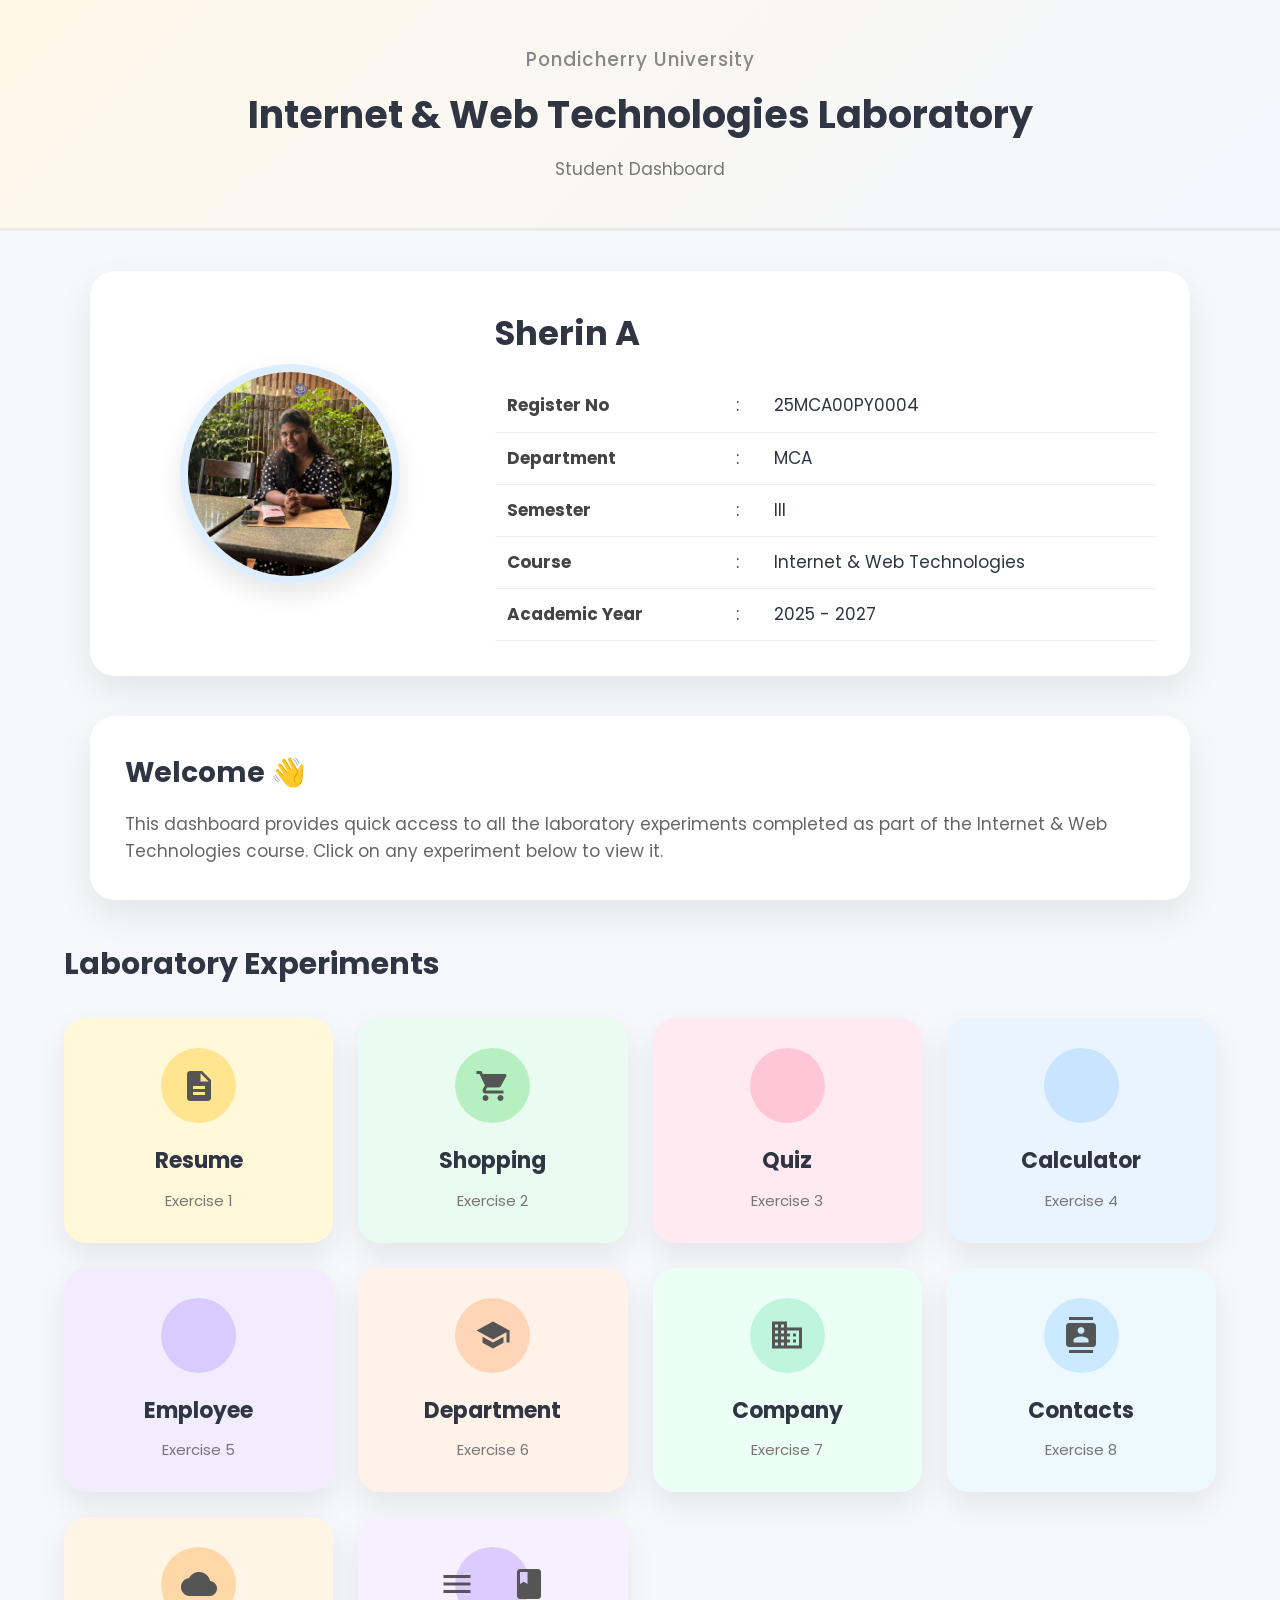
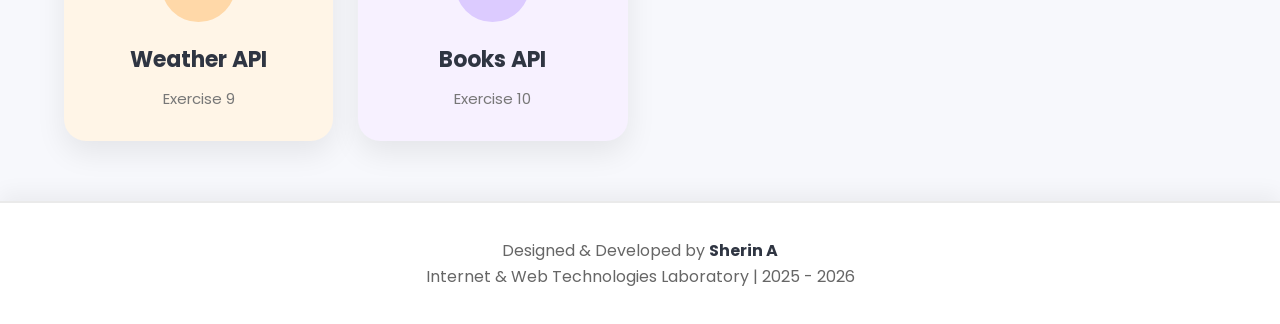
==== index.html @ 0bae3326 "Add files via upload" ====
<!DOCTYPE html>
<html lang="en">

<head>
    <meta charset="UTF-8">
    <meta name="viewport" content="width=device-width, initial-scale=1.0">
    <title>Internet & Web Technologies Lab Dashboard</title>

    <!-- Google Font -->
    <link href="https://fonts.googleapis.com/css2?family=Poppins:wght@300;400;500;600;700&display=swap" rel="stylesheet">

    <!-- Google Material Icons -->
    <link href="https://fonts.googleapis.com/icon?family=Material+Icons" rel="stylesheet">

    
    <style>
        /* =====================================
   GOOGLE FONT & RESET
===================================== */

*{
    margin:0;
    padding:0;
    box-sizing:border-box;
}

body{
    font-family:'Poppins',sans-serif;
    background:#F7F8FC;
    color:#2F3542;
    line-height:1.6;
}

/* =====================================
   HEADER
===================================== */

header{
    text-align:center;
    padding:45px 20px;
    background:linear-gradient(135deg,#FFF8E8,#F3F7FF);
    border-bottom:3px solid #EAEAEA;
}

header h3{
    color:#888;
    font-weight:500;
    letter-spacing:1px;
}

header h1{
    margin-top:10px;
    font-size:38px;
    color:#2F3542;
}

header p{
    margin-top:10px;
    color:#777;
    font-size:17px;
}

/* =====================================
   PROFILE CARD
===================================== */

.profile-card{

    width:90%;
    max-width:1100px;

    margin:40px auto;

    background:white;

    border-radius:25px;

    display:flex;

    align-items:center;

    justify-content:space-between;

    padding:35px;

    box-shadow:0 15px 35px rgba(0,0,0,.08);

    gap:40px;

}

/* Profile Image */

.profile-image{

    flex:1;

    display:flex;

    justify-content:center;

}

.profile-image img{

    width:220px;

    height:220px;

    border-radius:50%;

    object-fit:cover;

    border:8px solid #DCEEFF;

    box-shadow:0 10px 25px rgba(0,0,0,.1);

}

/* Student Details */

.student-details{

    flex:2;

}

.student-details h2{

    font-size:34px;

    color:#2F3542;

    margin-bottom:20px;

}

.student-details table{

    width:100%;

    border-collapse:collapse;

}

.student-details td{

    padding:12px;

    font-size:17px;

}

.student-details tr{

    border-bottom:1px solid #F0F0F0;

}

.student-details strong{

    color:#444;

}

/* =====================================
   WELCOME CARD
===================================== */

.welcome{

    width:90%;

    max-width:1100px;

    margin:auto;

    background:#FFFFFF;

    border-radius:25px;

    padding:35px;

    margin-bottom:40px;

    box-shadow:0 15px 35px rgba(0,0,0,.08);

}

.welcome h2{

    color:#2F3542;

    margin-bottom:15px;

    font-size:28px;

}

.welcome p{

    color:#666;

    font-size:17px;

}

/* =====================================
   EXPERIMENT SECTION TITLE
===================================== */

.experiments{

    width:90%;

    max-width:1200px;

    margin:auto;

}

.experiments h2{

    margin-bottom:30px;

    font-size:30px;

    color:#2F3542;

}
/* =====================================
   EXPERIMENT CARDS
===================================== */

.card-container{

    display:grid;

    grid-template-columns:repeat(auto-fit,minmax(220px,1fr));

    gap:25px;

    margin-bottom:50px;

}

.card{

    background:white;

    border-radius:22px;

    padding:30px 20px;

    text-align:center;

    text-decoration:none;

    color:#2F3542;

    box-shadow:0 12px 30px rgba(0,0,0,.08);

    transition:.35s;

    position:relative;

    overflow:hidden;

}

.card:hover{

    transform:translateY(-10px);

    box-shadow:0 18px 40px rgba(0,0,0,.12);

}

.icon-circle{

    width:75px;

    height:75px;

    border-radius:50%;

    display:flex;

    justify-content:center;

    align-items:center;

    margin:auto;

    margin-bottom:20px;

    transition:.3s;

}

.card:hover .icon-circle{

    transform:scale(1.1);

}

.icon-circle .material-icons{

    font-size:36px;

    color:#555;

}

.card h3{

    margin-bottom:10px;

    font-size:22px;

}

.card p{

    color:#777;

    font-size:15px;

}

/* =====================================
   PASTEL CARD COLORS
===================================== */

.yellow{

    background:#FFF8D9;

}

.yellow .icon-circle{

    background:#FFE58F;

}

.green{

    background:#EAFBF1;

}

.green .icon-circle{

    background:#B7F0C0;

}

.pink{

    background:#FFEAF2;

}

.pink .icon-circle{

    background:#FFC6D7;

}

.blue{

    background:#EAF4FF;

}

.blue .icon-circle{

    background:#C8E4FF;

}

.purple{

    background:#F2ECFF;

}

.purple .icon-circle{

    background:#D9CBFF;

}

.peach{

    background:#FFF2E8;

}

.peach .icon-circle{

    background:#FFD5B8;

}

.mint{

    background:#ECFFF7;

}

.mint .icon-circle{

    background:#BFF5DD;

}

.sky{

    background:#EEF8FF;

}

.sky .icon-circle{

    background:#CBEAFF;

}

.orange{

    background:#FFF5E7;

}

.orange .icon-circle{

    background:#FFD8A8;

}

.lavender{

    background:#F7F1FF;

}

.lavender .icon-circle{

    background:#DCCBFF;

}

/* =====================================
   FOOTER
===================================== */

footer{

    margin-top:60px;

    background:white;

    text-align:center;

    padding:35px;

    border-top:2px solid #EAEAEA;

    color:#666;

    box-shadow:0 -8px 20px rgba(0,0,0,.05);

}

footer strong{

    color:#2F3542;

}

/* =====================================
   SCROLLBAR
===================================== */

::-webkit-scrollbar{

    width:10px;

}

::-webkit-scrollbar-track{

    background:#F3F4F6;

}

::-webkit-scrollbar-thumb{

    background:#C9D6F0;

    border-radius:20px;

}

::-webkit-scrollbar-thumb:hover{

    background:#A9BFE8;

}

/* =====================================
   RESPONSIVE
===================================== */

@media(max-width:900px){

.profile-card{

    flex-direction:column;

    text-align:center;

}

.student-details table{

    margin:auto;

}

.student-details td{

    text-align:left;

}

}

@media(max-width:600px){

header h1{

    font-size:28px;

}

header h3{

    font-size:18px;

}

.profile-image img{

    width:170px;

    height:170px;

}

.student-details h2{

    font-size:28px;

}

.card-container{

    grid-template-columns:1fr;

}

.card{

    padding:25px;

}

}
    </style>
</head>

<body>

    <!-- ================= HEADER ================= -->

    <header>

        <h3>Pondicherry University</h3>

        <h1>Internet & Web Technologies Laboratory</h1>

        <p>Student Dashboard</p>

    </header>

    <!-- ================= PROFILE ================= -->

    <section class="profile-card">

        <div class="profile-image">

            <img src="sherin.jpg.jpeg" alt="Profile">

        </div>

        <div class="student-details">

            <h2>Sherin A</h2>

            <table>

                <tr>
                    <td><strong>Register No</strong></td>
                    <td>:</td>
                    <td>25MCA00PY0004</td>
                </tr>

                <tr>
                    <td><strong>Department</strong></td>
                    <td>:</td>
                    <td>MCA</td>
                </tr>

                <tr>
                    <td><strong>Semester</strong></td>
                    <td>:</td>
                    <td>III</td>
                </tr>

                <tr>
                    <td><strong>Course</strong></td>
                    <td>:</td>
                    <td>Internet & Web Technologies</td>
                </tr>

                <tr>
                    <td><strong>Academic Year</strong></td>
                    <td>:</td>
                    <td>2025 - 2027</td>
                </tr>

            </table>

        </div>

    </section>

    <!-- ================= WELCOME ================= -->

    <section class="welcome">

        <h2>Welcome 👋</h2>

        <p>

            This dashboard provides quick access to all the
            laboratory experiments completed as part of the
            Internet & Web Technologies course.

            Click on any experiment below to view it.

        </p>

    </section>

    <!-- ================= EXPERIMENTS ================= -->

    <section class="experiments">

        <h2>Laboratory Experiments</h2>

        <div class="card-container">

            <!-- Exercise 1 -->

            <a href="resume.html" class="card yellow">

                <div class="icon-circle">

                    <span class="material-icons">description</span>

                </div>

                <h3>Resume</h3>

                <p>Exercise 1</p>

            </a>

            <!-- Exercise 2 -->

            <a href="shopping.html" class="card green">

                <div class="icon-circle">

                    <span class="material-icons">shopping_cart</span>

                </div>

                <h3>Shopping</h3>

                <p>Exercise 2</p>

            </a>

            <!-- Exercise 3 -->

            <a href="quiz.html" class="card pink">

                <div class="icon-circle">

                    <span class="material-icons">quiz</span>

                </div>

                <h3>Quiz</h3>

                <p>Exercise 3</p>

            </a>

            <!-- Exercise 4 -->

            <a href="calculator.html" class="card blue">

                <div class="icon-circle">

                    <span class="material-icons">calculate</span>

                </div>

                <h3>Calculator</h3>

                <p>Exercise 4</p>

            </a>

            <!-- Exercise 5 -->

            <a href="employee.html" class="card purple">

                <div class="icon-circle">

                    <span class="material-icons">badge</span>

                </div>

                <h3>Employee</h3>

                <p>Exercise 5</p>

            </a>

            <!-- Exercise 6 -->

            <a href="department.html" class="card peach">

                <div class="icon-circle">

                    <span class="material-icons">school</span>

                </div>

                <h3>Department</h3>

                <p>Exercise 6</p>

            </a>

            <!-- Exercise 7 -->

            <a href="company.html" class="card mint">

                <div class="icon-circle">

                    <span class="material-icons">business</span>

                </div>

                <h3>Company</h3>

                <p>Exercise 7</p>

            </a>

            <!-- Exercise 8 -->

            <a href="contact.html" class="card sky">

                <div class="icon-circle">

                    <span class="material-icons">contacts</span>

                </div>

                <h3>Contacts</h3>

                <p>Exercise 8</p>

            </a>

            <!-- Exercise 9 -->

            <a href="weather.html" class="card orange">

                <div class="icon-circle">

                    <span class="material-icons">cloud</span>

                </div>

                <h3>Weather API</h3>

                <p>Exercise 9</p>

            </a>

            <!-- Exercise 10 -->

            <a href="books.html" class="card lavender">

                <div class="icon-circle">

                    <span class="material-icons">menu_book</span>

                </div>

                <h3>Books API</h3>

                <p>Exercise 10</p>

            </a>

        </div>

    </section>

    <!-- ================= FOOTER ================= -->

    <footer>

        <p>

            Designed & Developed by <strong>Sherin A</strong>

        </p>

        <p>

            Internet & Web Technologies Laboratory | 2025 - 2026

        </p>

    </footer>

</body>

</html>
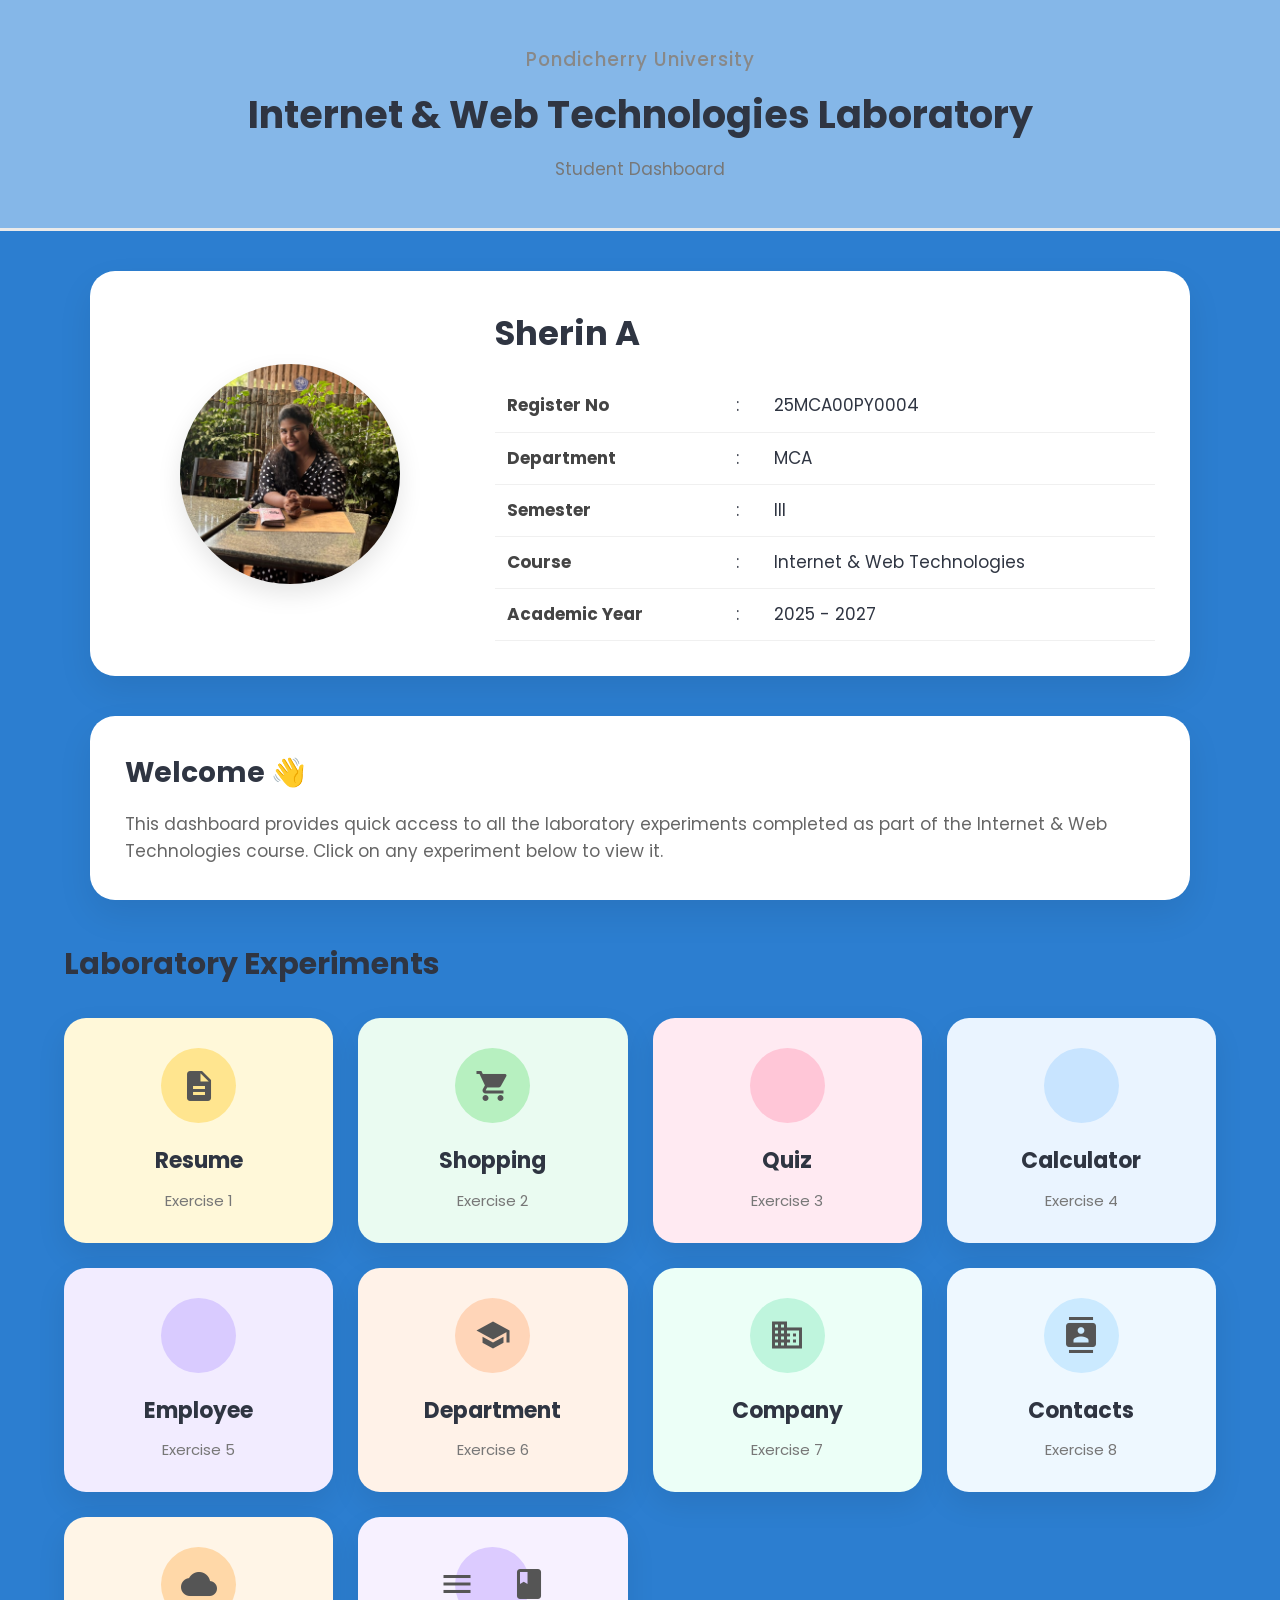
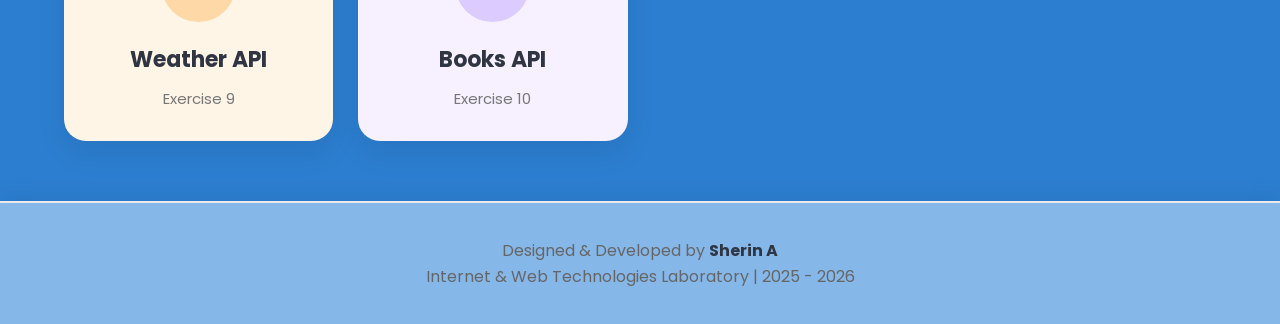
==== commit 7f3e0303: "Update index.html" ====
--- a/index.html
+++ b/index.html
@@ -26,7 +26,7 @@
 
 body{
     font-family:'Poppins',sans-serif;
-    background:#F7F8FC;
+    background:#2c7ed0;
     color:#2F3542;
     line-height:1.6;
 }
@@ -38,7 +38,7 @@
 header{
     text-align:center;
     padding:45px 20px;
-    background:linear-gradient(135deg,#FFF8E8,#F3F7FF);
+    background:#85b7e8;
     border-bottom:3px solid #EAEAEA;
 }
 
@@ -111,7 +111,7 @@
 
     object-fit:cover;
 
-    border:8px solid #DCEEFF;
+    border:8px #85b7e8;
 
     box-shadow:0 10px 25px rgba(0,0,0,.1);
 
@@ -460,7 +460,7 @@
 
     margin-top:60px;
 
-    background:white;
+    background:#85b7e8;
 
     text-align:center;
 
@@ -492,7 +492,7 @@
 
 ::-webkit-scrollbar-track{
 
-    background:#F3F4F6;
+    background:#79afca;
 
 }
 
@@ -858,4 +858,4 @@
 
 </body>
 
-</html>+</html>
